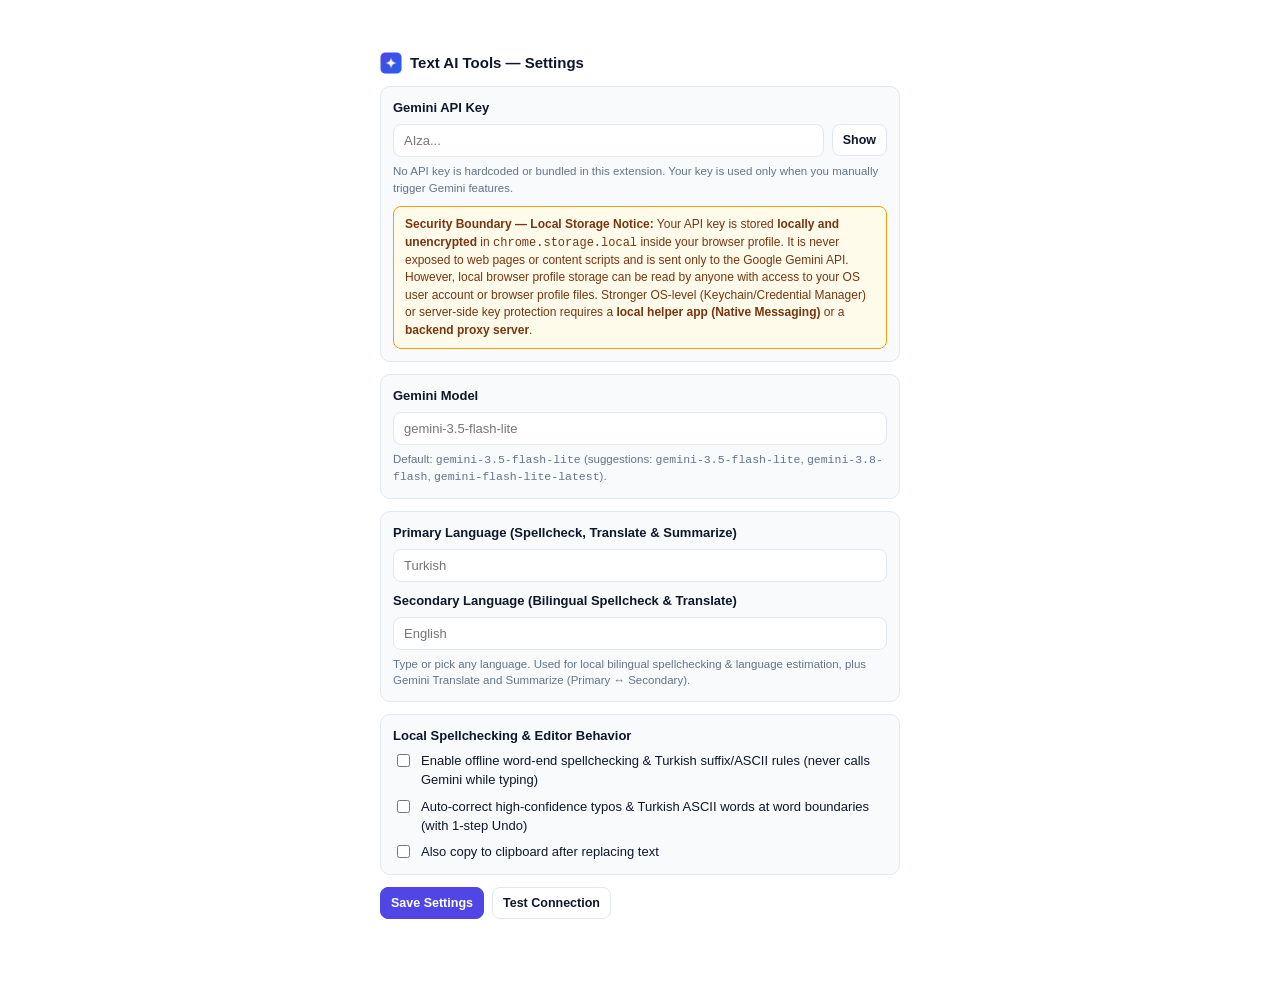
==== options.html @ 30181b88 "feat: local spellcheck, Turkish morphology/deasciifier, bilingual matching & manual Gemini suggestio" ====
<!DOCTYPE html>
<html lang="en">
  <head>
    <meta charset="UTF-8" />
    <title>Text AI Tools — Settings</title>
    <link rel="stylesheet" href="styles.css" />
  </head>
  <body class="options-body">
    <div class="header">
      <div class="title-wrap">
        <img src="icons/icon48.png" alt="Logo" />
        <h1>Text AI Tools — Settings</h1>
      </div>
    </div>

    <div class="card">
      <label for="api-key">Gemini API Key</label>
      <div class="row">
        <input id="api-key" type="password" placeholder="AIza..." />
        <button id="toggle-key" class="btn" type="button">Show</button>
      </div>
      <div class="hint">
        No API key is hardcoded or bundled in this extension. Your key is used only when you manually trigger Gemini features.
      </div>
      <div id="api-security-notice" class="security-notice" role="note">
        <strong>Security Boundary — Local Storage Notice:</strong>
        Your API key is stored <strong>locally and unencrypted</strong> in <code>chrome.storage.local</code> inside your browser profile. It is never exposed to web pages or content scripts and is sent only to the Google Gemini API. However, local browser profile storage can be read by anyone with access to your OS user account or browser profile files. Stronger OS-level (Keychain/Credential Manager) or server-side key protection requires a <strong>local helper app (Native Messaging)</strong> or a <strong>backend proxy server</strong>.
      </div>
    </div>

    <div class="card">
      <label for="model">Gemini Model</label>
      <input id="model" type="text" list="model-list" placeholder="gemini-3.5-flash-lite" />
      <datalist id="model-list">
        <option value="gemini-3.5-flash-lite"></option>
        <option value="gemini-3.8-flash"></option>
        <option value="gemini-flash-lite-latest"></option>
      </datalist>
      <div class="hint">
        Default: <code>gemini-3.5-flash-lite</code> (suggestions: <code>gemini-3.5-flash-lite</code>, <code>gemini-3.8-flash</code>, <code>gemini-flash-lite-latest</code>).
      </div>
    </div>

    <div class="card">
      <label for="primary-language">Primary Language (Spellcheck, Translate &amp; Summarize)</label>
      <input id="primary-language" type="text" list="language-list" placeholder="Turkish" />
      <label for="secondary-language" style="margin-top: 10px;">Secondary Language (Bilingual Spellcheck &amp; Translate)</label>
      <input id="secondary-language" type="text" list="language-list" placeholder="English" />
      <datalist id="language-list">
        <option value="Turkish"></option>
        <option value="English"></option>
        <option value="German"></option>
        <option value="French"></option>
        <option value="Spanish"></option>
        <option value="Italian"></option>
        <option value="Portuguese"></option>
        <option value="Dutch"></option>
        <option value="Russian"></option>
        <option value="Arabic"></option>
        <option value="Japanese"></option>
        <option value="Korean"></option>
        <option value="Chinese"></option>
      </datalist>
      <div class="hint">
        Type or pick any language. Used for local bilingual spellchecking &amp; language estimation, plus Gemini Translate and Summarize (Primary ↔ Secondary).
      </div>
    </div>

    <div class="card">
      <label>Local Spellchecking &amp; Editor Behavior</label>
      <label class="checkbox-row">
        <input id="spellcheck-enabled" type="checkbox" />
        <span>Enable offline word-end spellchecking &amp; Turkish suffix/ASCII rules (never calls Gemini while typing)</span>
      </label>
      <label class="checkbox-row">
        <input id="auto-correct-enabled" type="checkbox" />
        <span>Auto-correct high-confidence typos &amp; Turkish ASCII words at word boundaries (with 1-step Undo)</span>
      </label>
      <label class="checkbox-row">
        <input id="copy-on-replace" type="checkbox" />
        <span>Also copy to clipboard after replacing text</span>
      </label>
    </div>

    <div class="row">
      <button id="save-btn" class="btn btn-primary" type="button">Save Settings</button>
      <button id="test-btn" class="btn" type="button">Test Connection</button>
    </div>
    <div id="status" class="status"></div>

    <script type="module" src="options.js"></script>
  </body>
</html>
---- styles.css ----
:root {
  color-scheme: light dark;
  --bg: #ffffff;
  --surface: #f8fafc;
  --border: #e2e8f0;
  --text: #0f172a;
  --muted: #64748b;
  --primary: #4f46e5;
  --primary-hover: #4338ca;
  --success: #059669;
  --danger: #dc2626;
  --notice-bg: #fffbeb;
  --notice-border: #f59e0b;
  --notice-text: #78350f;
}

@media (prefers-color-scheme: dark) {
  :root {
    --bg: #0f172a;
    --surface: #1e293b;
    --border: #334155;
    --text: #f8fafc;
    --muted: #94a3b8;
    --primary: #6366f1;
    --primary-hover: #4f46e5;
    --success: #34d399;
    --danger: #f87171;
    --notice-bg: rgba(245, 158, 11, 0.12);
    --notice-border: #d97706;
    --notice-text: #fde68a;
  }
}

* {
  box-sizing: border-box;
}

body {
  margin: 0;
  background: var(--bg);
  color: var(--text);
  font-family: -apple-system, BlinkMacSystemFont, "Segoe UI", Roboto, sans-serif;
  font-size: 13px;
  line-height: 1.45;
}

.popup-body {
  width: 390px;
  padding: 14px;
}

.options-body {
  max-width: 560px;
  margin: 32px auto;
  padding: 20px;
}

.header {
  display: flex;
  align-items: center;
  justify-content: space-between;
  margin-bottom: 12px;
}

.title-wrap {
  display: flex;
  align-items: center;
  gap: 8px;
}

.title-wrap img {
  width: 22px;
  height: 22px;
}

h1 {
  margin: 0;
  font-size: 15px;
  font-weight: 700;
}

.link-btn {
  background: transparent;
  border: 1px solid var(--border);
  color: var(--muted);
  border-radius: 7px;
  padding: 4px 9px;
  font-size: 12px;
  cursor: pointer;
}

.link-btn:hover {
  color: var(--text);
  border-color: var(--muted);
}

.card {
  background: var(--surface);
  border: 1px solid var(--border);
  border-radius: 10px;
  padding: 12px;
  margin-bottom: 12px;
}

label {
  display: block;
  font-weight: 600;
  margin-bottom: 6px;
}

textarea,
input[type="text"],
input[type="password"] {
  width: 100%;
  background: var(--bg);
  color: var(--text);
  border: 1px solid var(--border);
  border-radius: 8px;
  padding: 8px 10px;
  font-family: inherit;
  font-size: 13px;
  resize: vertical;
}

textarea:focus,
input:focus {
  outline: 2px solid var(--primary);
  outline-offset: -1px;
}

.actions-grid {
  display: grid;
  grid-template-columns: 1fr 1fr;
  gap: 8px;
  margin-top: 10px;
}

.btn {
  border: 1px solid var(--border);
  background: var(--bg);
  color: var(--text);
  border-radius: 8px;
  padding: 8px 10px;
  font-size: 12.5px;
  font-weight: 600;
  cursor: pointer;
  transition: background 0.12s ease;
}

.btn:hover:not(:disabled) {
  background: var(--surface);
}

.btn:disabled {
  opacity: 0.55;
  cursor: not-allowed;
}

.btn-primary {
  background: var(--primary);
  border-color: var(--primary);
  color: #ffffff;
}

.btn-primary:hover:not(:disabled) {
  background: var(--primary-hover);
}

.row {
  display: flex;
  align-items: center;
  gap: 8px;
}

.row-between {
  display: flex;
  align-items: center;
  justify-content: space-between;
  gap: 8px;
}

.checkbox-row {
  display: flex;
  align-items: flex-start;
  gap: 8px;
  font-weight: 500;
  margin-bottom: 8px;
  cursor: pointer;
}

.checkbox-row:last-child {
  margin-bottom: 0;
}

.checkbox-row input[type="checkbox"] {
  margin-top: 2px;
  flex-shrink: 0;
}

.security-notice {
  margin-top: 10px;
  padding: 9px 11px;
  border-radius: 8px;
  border: 1px solid var(--notice-border);
  background: var(--notice-bg);
  color: var(--notice-text);
  font-size: 12px;
  line-height: 1.45;
}

.status {
  font-size: 12px;
  margin-top: 8px;
  min-height: 16px;
}

.status.ok {
  color: var(--success);
}

.status.err {
  color: var(--danger);
}

.hint {
  color: var(--muted);
  font-size: 11.5px;
  margin-top: 6px;
}

.hidden {
  display: none !important;
}
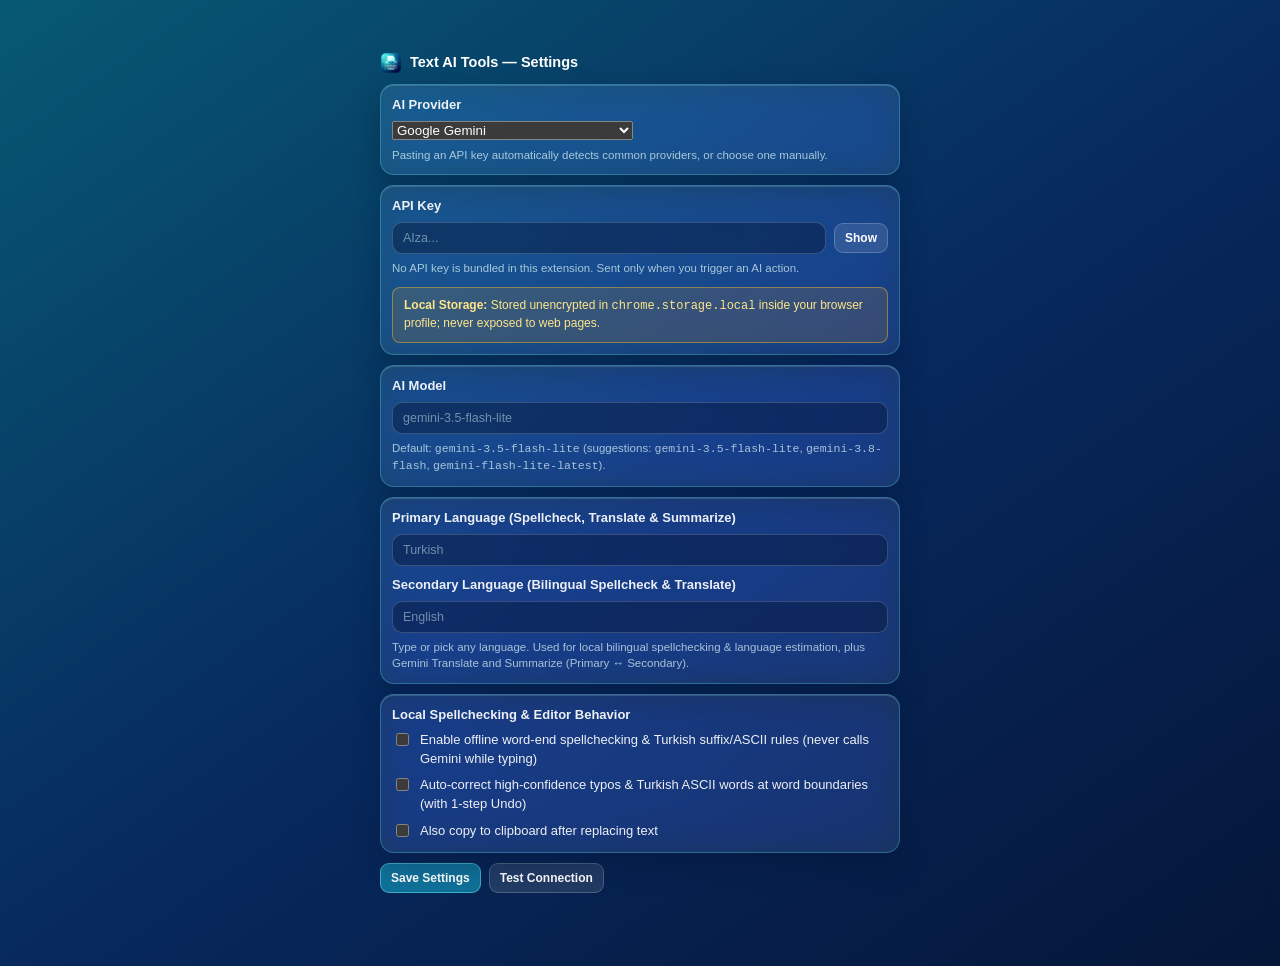
==== commit 0d89ecd3: "feat: add multi-provider AI support with auto-detected provider and dynamic model suggestions" ====
--- a/options.html
+++ b/options.html
@@ -14,29 +14,46 @@
     </div>
 
     <div class="card">
-      <label for="api-key">Gemini API Key</label>
+      <label for="provider">AI Provider</label>
+      <select id="provider">
+        <option value="gemini">Google Gemini</option>
+        <option value="openai">OpenAI</option>
+        <option value="openrouter">OpenRouter</option>
+        <option value="groq">Groq</option>
+        <option value="custom">Custom / Local (OpenAI-Compatible)</option>
+      </select>
+      <div id="custom-base-url-wrap" style="display: none; margin-top: 10px;">
+        <label for="custom-base-url">Base URL (OpenAI-Compatible)</label>
+        <input id="custom-base-url" type="text" placeholder="http://localhost:11434/v1" />
+      </div>
+      <div class="hint">
+        Pasting an API key automatically detects common providers, or choose one manually.
+      </div>
+    </div>
+
+    <div class="card">
+      <label for="api-key">API Key</label>
       <div class="row">
         <input id="api-key" type="password" placeholder="AIza..." />
         <button id="toggle-key" class="btn" type="button">Show</button>
       </div>
       <div class="hint">
-        No API key is hardcoded or bundled in this extension. Your key is used only when you manually trigger Gemini features.
+        No API key is bundled in this extension. Sent only when you trigger an AI action.
       </div>
       <div id="api-security-notice" class="security-notice" role="note">
-        <strong>Security Boundary — Local Storage Notice:</strong>
-        Your API key is stored <strong>locally and unencrypted</strong> in <code>chrome.storage.local</code> inside your browser profile. It is never exposed to web pages or content scripts and is sent only to the Google Gemini API. However, local browser profile storage can be read by anyone with access to your OS user account or browser profile files. Stronger OS-level (Keychain/Credential Manager) or server-side key protection requires a <strong>local helper app (Native Messaging)</strong> or a <strong>backend proxy server</strong>.
+        <strong>Local Storage:</strong> Stored unencrypted in <code>chrome.storage.local</code> inside your browser profile; never exposed to web pages.
       </div>
     </div>
 
     <div class="card">
-      <label for="model">Gemini Model</label>
+      <label for="model">AI Model</label>
       <input id="model" type="text" list="model-list" placeholder="gemini-3.5-flash-lite" />
       <datalist id="model-list">
         <option value="gemini-3.5-flash-lite"></option>
         <option value="gemini-3.8-flash"></option>
         <option value="gemini-flash-lite-latest"></option>
       </datalist>
-      <div class="hint">
+      <div id="model-hint" class="hint">
         Default: <code>gemini-3.5-flash-lite</code> (suggestions: <code>gemini-3.5-flash-lite</code>, <code>gemini-3.8-flash</code>, <code>gemini-flash-lite-latest</code>).
       </div>
     </div>
--- a/styles.css
+++ b/styles.css
@@ -1,34 +1,17 @@
 :root {
-  color-scheme: light dark;
-  --bg: #ffffff;
-  --surface: #f8fafc;
-  --border: #e2e8f0;
-  --text: #0f172a;
-  --muted: #64748b;
-  --primary: #4f46e5;
-  --primary-hover: #4338ca;
-  --success: #059669;
-  --danger: #dc2626;
-  --notice-bg: #fffbeb;
-  --notice-border: #f59e0b;
-  --notice-text: #78350f;
-}
-
-@media (prefers-color-scheme: dark) {
-  :root {
-    --bg: #0f172a;
-    --surface: #1e293b;
-    --border: #334155;
-    --text: #f8fafc;
-    --muted: #94a3b8;
-    --primary: #6366f1;
-    --primary-hover: #4f46e5;
-    --success: #34d399;
-    --danger: #f87171;
-    --notice-bg: rgba(245, 158, 11, 0.12);
-    --notice-border: #d97706;
-    --notice-text: #fde68a;
-  }
+  color-scheme: dark;
+  --bg: linear-gradient(145deg, #075973 0%, #07295e 52%, #051638 100%);
+  --surface: rgba(255, 255, 255, 0.09);
+  --border: rgba(89, 230, 245, 0.30);
+  --text: #f8fafc;
+  --muted: rgba(224, 247, 250, 0.72);
+  --primary: rgba(25, 184, 214, 0.52);
+  --primary-hover: rgba(46, 209, 230, 0.68);
+  --success: #5eead4;
+  --danger: #fca5a5;
+  --notice-bg: rgba(245, 158, 11, 0.14);
+  --notice-border: rgba(251, 191, 36, 0.45);
+  --notice-text: #fde68a;
 }
 
 * {
@@ -45,8 +28,8 @@
 }
 
 .popup-body {
-  width: 390px;
-  padding: 14px;
+  width: 348px;
+  padding: 12px;
 }
 
 .options-body {
@@ -59,7 +42,7 @@
   display: flex;
   align-items: center;
   justify-content: space-between;
-  margin-bottom: 12px;
+  margin-bottom: 10px;
 }
 
 .title-wrap {
@@ -71,84 +54,99 @@
 .title-wrap img {
   width: 22px;
   height: 22px;
+  border-radius: 5px;
 }
 
 h1 {
   margin: 0;
-  font-size: 15px;
+  font-size: 14.5px;
   font-weight: 700;
+  color: #ffffff;
 }
 
 .link-btn {
-  background: transparent;
-  border: 1px solid var(--border);
+  background: rgba(255, 255, 255, 0.10);
+  border: 1px solid rgba(255, 255, 255, 0.20);
   color: var(--muted);
-  border-radius: 7px;
+  border-radius: 8px;
   padding: 4px 9px;
-  font-size: 12px;
+  font-size: 11.5px;
+  font-weight: 500;
   cursor: pointer;
+  transition: background 0.12s ease, color 0.12s ease;
 }
 
 .link-btn:hover {
-  color: var(--text);
-  border-color: var(--muted);
+  color: #ffffff;
+  background: rgba(46, 209, 230, 0.28);
+  border-color: rgba(130, 240, 252, 0.45);
 }
 
 .card {
   background: var(--surface);
+  backdrop-filter: blur(18px) saturate(160%);
+  -webkit-backdrop-filter: blur(18px) saturate(160%);
   border: 1px solid var(--border);
-  border-radius: 10px;
-  padding: 12px;
-  margin-bottom: 12px;
+  border-radius: 14px;
+  padding: 11px;
+  margin-bottom: 10px;
+  box-shadow: 0 12px 28px rgba(4, 18, 48, 0.30), inset 0 1px 0 rgba(255, 255, 255, 0.16);
 }
 
 label {
   display: block;
   font-weight: 600;
   margin-bottom: 6px;
+  color: rgba(255, 255, 255, 0.92);
 }
 
 textarea,
 input[type="text"],
 input[type="password"] {
   width: 100%;
-  background: var(--bg);
-  color: var(--text);
-  border: 1px solid var(--border);
-  border-radius: 8px;
+  background: rgba(4, 18, 48, 0.42);
+  color: #ffffff;
+  border: 1px solid rgba(255, 255, 255, 0.18);
+  border-radius: 10px;
   padding: 8px 10px;
   font-family: inherit;
-  font-size: 13px;
+  font-size: 12.5px;
   resize: vertical;
+}
+
+textarea::placeholder,
+input::placeholder {
+  color: rgba(224, 247, 250, 0.48);
 }
 
 textarea:focus,
 input:focus {
-  outline: 2px solid var(--primary);
+  outline: 1.5px solid rgba(89, 230, 245, 0.72);
   outline-offset: -1px;
 }
 
 .actions-grid {
   display: grid;
   grid-template-columns: 1fr 1fr;
-  gap: 8px;
-  margin-top: 10px;
+  gap: 7px;
+  margin-top: 9px;
 }
 
 .btn {
-  border: 1px solid var(--border);
-  background: var(--bg);
-  color: var(--text);
-  border-radius: 8px;
-  padding: 8px 10px;
-  font-size: 12.5px;
+  border: 1px solid rgba(255, 255, 255, 0.20);
+  background: rgba(255, 255, 255, 0.11);
+  color: #ffffff;
+  border-radius: 9px;
+  padding: 7px 10px;
+  font-size: 12px;
   font-weight: 600;
   cursor: pointer;
-  transition: background 0.12s ease;
+  transition: background 0.12s ease, border-color 0.12s ease;
 }
 
 .btn:hover:not(:disabled) {
-  background: var(--surface);
+  background: rgba(46, 209, 230, 0.34);
+  border-color: rgba(255, 255, 255, 0.45);
 }
 
 .btn:disabled {
@@ -158,12 +156,13 @@
 
 .btn-primary {
   background: var(--primary);
-  border-color: var(--primary);
+  border-color: rgba(115, 240, 250, 0.48);
   color: #ffffff;
 }
 
 .btn-primary:hover:not(:disabled) {
   background: var(--primary-hover);
+  border-color: rgba(255, 255, 255, 0.58);
 }
 
 .row {
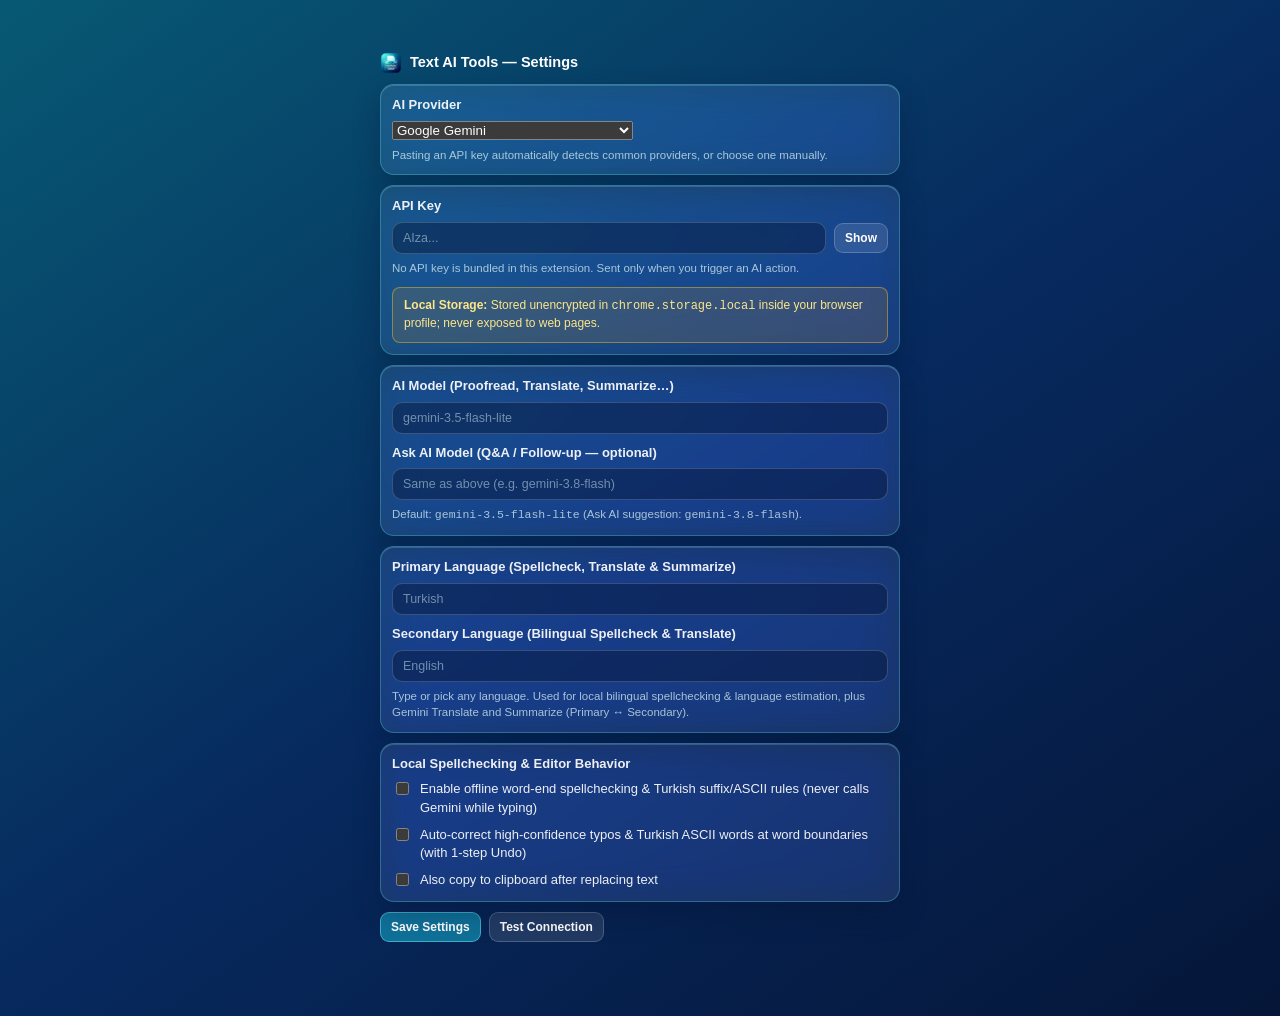
==== commit 4deb531a: "feat: add separate Ask AI model selector and expand Gemini/provider model presets" ====
--- a/options.html
+++ b/options.html
@@ -18,6 +18,7 @@
       <select id="provider">
         <option value="gemini">Google Gemini</option>
         <option value="openai">OpenAI</option>
+        <option value="anthropic">Anthropic (Claude)</option>
         <option value="openrouter">OpenRouter</option>
         <option value="groq">Groq</option>
         <option value="custom">Custom / Local (OpenAI-Compatible)</option>
@@ -46,15 +47,22 @@
     </div>
 
     <div class="card">
-      <label for="model">AI Model</label>
+      <label for="model">AI Model (Proofread, Translate, Summarize…)</label>
       <input id="model" type="text" list="model-list" placeholder="gemini-3.5-flash-lite" />
+      <label for="ask-model" style="margin-top: 10px;">Ask AI Model (Q&amp;A / Follow-up — optional)</label>
+      <input id="ask-model" type="text" list="model-list" placeholder="Same as above (e.g. gemini-3.8-flash)" />
       <datalist id="model-list">
         <option value="gemini-3.5-flash-lite"></option>
+        <option value="gemini-3.1-flash-lite"></option>
         <option value="gemini-3.8-flash"></option>
+        <option value="gemini-3.6-flash"></option>
+        <option value="gemini-3-flash"></option>
+        <option value="gemini-2.5-flash-lite"></option>
+        <option value="gemini-2.5-flash"></option>
         <option value="gemini-flash-lite-latest"></option>
       </datalist>
       <div id="model-hint" class="hint">
-        Default: <code>gemini-3.5-flash-lite</code> (suggestions: <code>gemini-3.5-flash-lite</code>, <code>gemini-3.8-flash</code>, <code>gemini-flash-lite-latest</code>).
+        Default: <code>gemini-3.5-flash-lite</code> (Ask AI suggestion: <code>gemini-3.8-flash</code>).
       </div>
     </div>
 
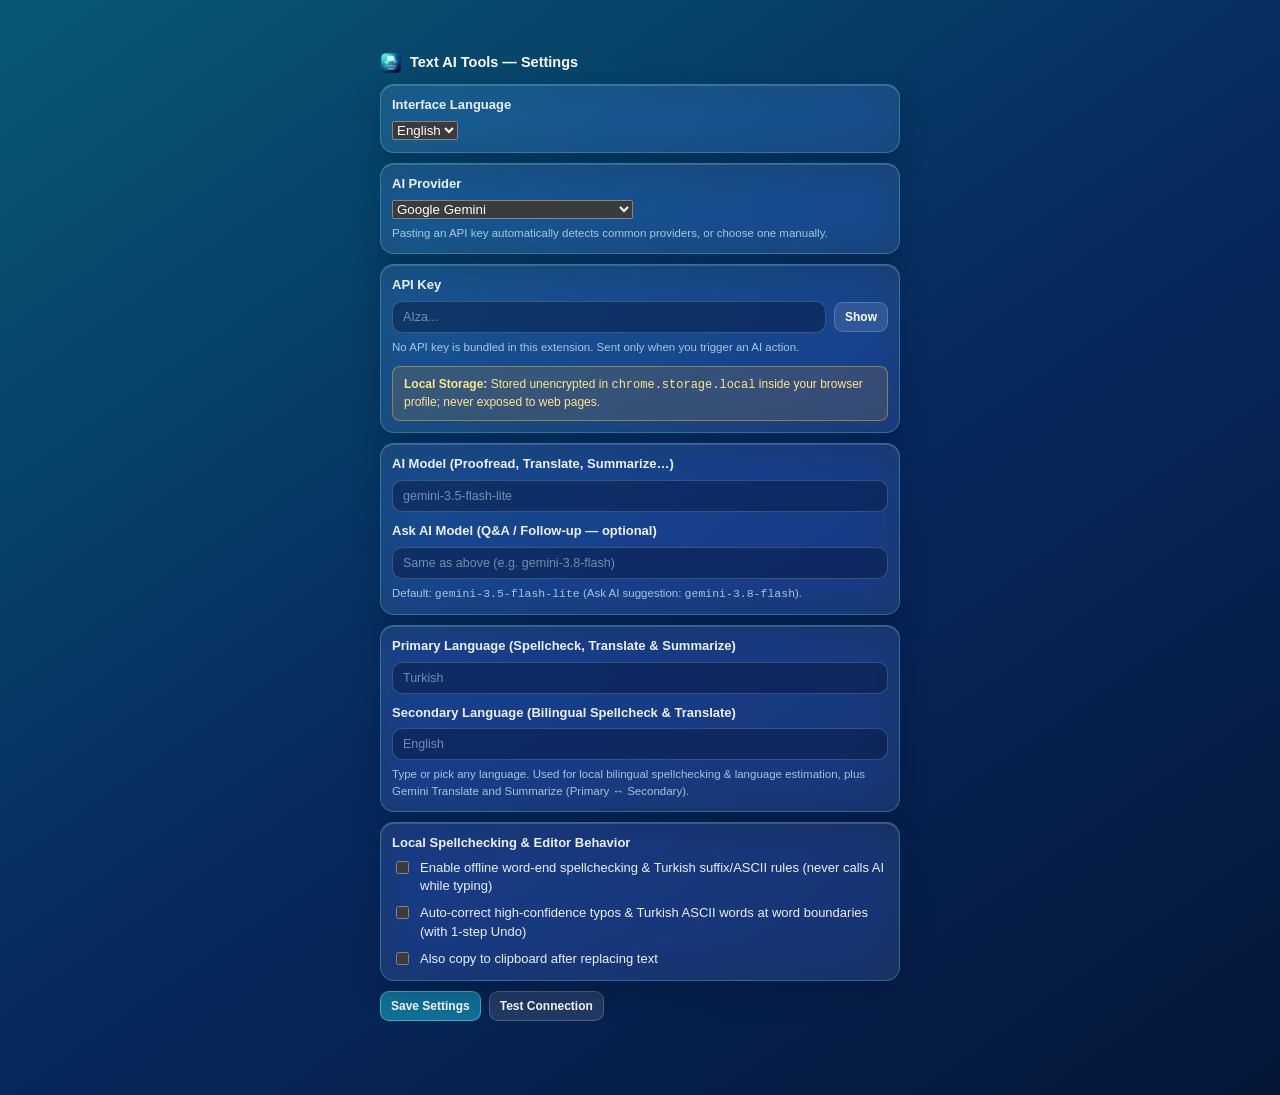
==== commit 9c7cdbb5: "feat: add English/Turkish UI language selector for extension and macOS app" ====
--- a/options.html
+++ b/options.html
@@ -9,12 +9,20 @@
     <div class="header">
       <div class="title-wrap">
         <img src="icons/icon48.png" alt="Logo" />
-        <h1>Text AI Tools — Settings</h1>
+        <h1 data-i18n="settingsTitle">Text AI Tools — Settings</h1>
       </div>
     </div>
 
     <div class="card">
-      <label for="provider">AI Provider</label>
+      <label for="ui-language" data-i18n="uiLanguageLabel">Interface Language</label>
+      <select id="ui-language">
+        <option value="en">English</option>
+        <option value="tr">Türkçe</option>
+      </select>
+    </div>
+
+    <div class="card">
+      <label for="provider" data-i18n="providerLabel">AI Provider</label>
       <select id="provider">
         <option value="gemini">Google Gemini</option>
         <option value="openai">OpenAI</option>
@@ -27,21 +35,21 @@
         <label for="custom-base-url">Base URL (OpenAI-Compatible)</label>
         <input id="custom-base-url" type="text" placeholder="http://localhost:11434/v1" />
       </div>
-      <div class="hint">
+      <div class="hint" data-i18n="providerHint">
         Pasting an API key automatically detects common providers, or choose one manually.
       </div>
     </div>
 
     <div class="card">
-      <label for="api-key">API Key</label>
+      <label for="api-key" data-i18n="apiKeyLabel">API Key</label>
       <div class="row">
         <input id="api-key" type="password" placeholder="AIza..." />
-        <button id="toggle-key" class="btn" type="button">Show</button>
+        <button id="toggle-key" class="btn" type="button" data-i18n="showBtn">Show</button>
       </div>
-      <div class="hint">
+      <div class="hint" data-i18n="apiKeyHint">
         No API key is bundled in this extension. Sent only when you trigger an AI action.
       </div>
-      <div id="api-security-notice" class="security-notice" role="note">
+      <div id="api-security-notice" class="security-notice" role="note" data-i18n="localStorageNotice">
         <strong>Local Storage:</strong> Stored unencrypted in <code>chrome.storage.local</code> inside your browser profile; never exposed to web pages.
       </div>
     </div>
@@ -92,24 +100,24 @@
     </div>
 
     <div class="card">
-      <label>Local Spellchecking &amp; Editor Behavior</label>
+      <label data-i18n="behaviorTitle">Local Spellchecking &amp; Editor Behavior</label>
       <label class="checkbox-row">
         <input id="spellcheck-enabled" type="checkbox" />
-        <span>Enable offline word-end spellchecking &amp; Turkish suffix/ASCII rules (never calls Gemini while typing)</span>
+        <span data-i18n="spellcheckToggle">Enable offline word-end spellchecking &amp; Turkish suffix/ASCII rules (never calls AI while typing)</span>
       </label>
       <label class="checkbox-row">
         <input id="auto-correct-enabled" type="checkbox" />
-        <span>Auto-correct high-confidence typos &amp; Turkish ASCII words at word boundaries (with 1-step Undo)</span>
+        <span data-i18n="autoCorrectToggle">Auto-correct high-confidence typos &amp; Turkish ASCII words at word boundaries (with 1-step Undo)</span>
       </label>
       <label class="checkbox-row">
         <input id="copy-on-replace" type="checkbox" />
-        <span>Also copy to clipboard after replacing text</span>
+        <span data-i18n="copyOnReplaceToggle">Also copy to clipboard after replacing text</span>
       </label>
     </div>
 
     <div class="row">
-      <button id="save-btn" class="btn btn-primary" type="button">Save Settings</button>
-      <button id="test-btn" class="btn" type="button">Test Connection</button>
+      <button id="save-btn" class="btn btn-primary" type="button" data-i18n="saveSettingsBtn">Save Settings</button>
+      <button id="test-btn" class="btn" type="button" data-i18n="testConnectionBtn">Test Connection</button>
     </div>
     <div id="status" class="status"></div>
 
